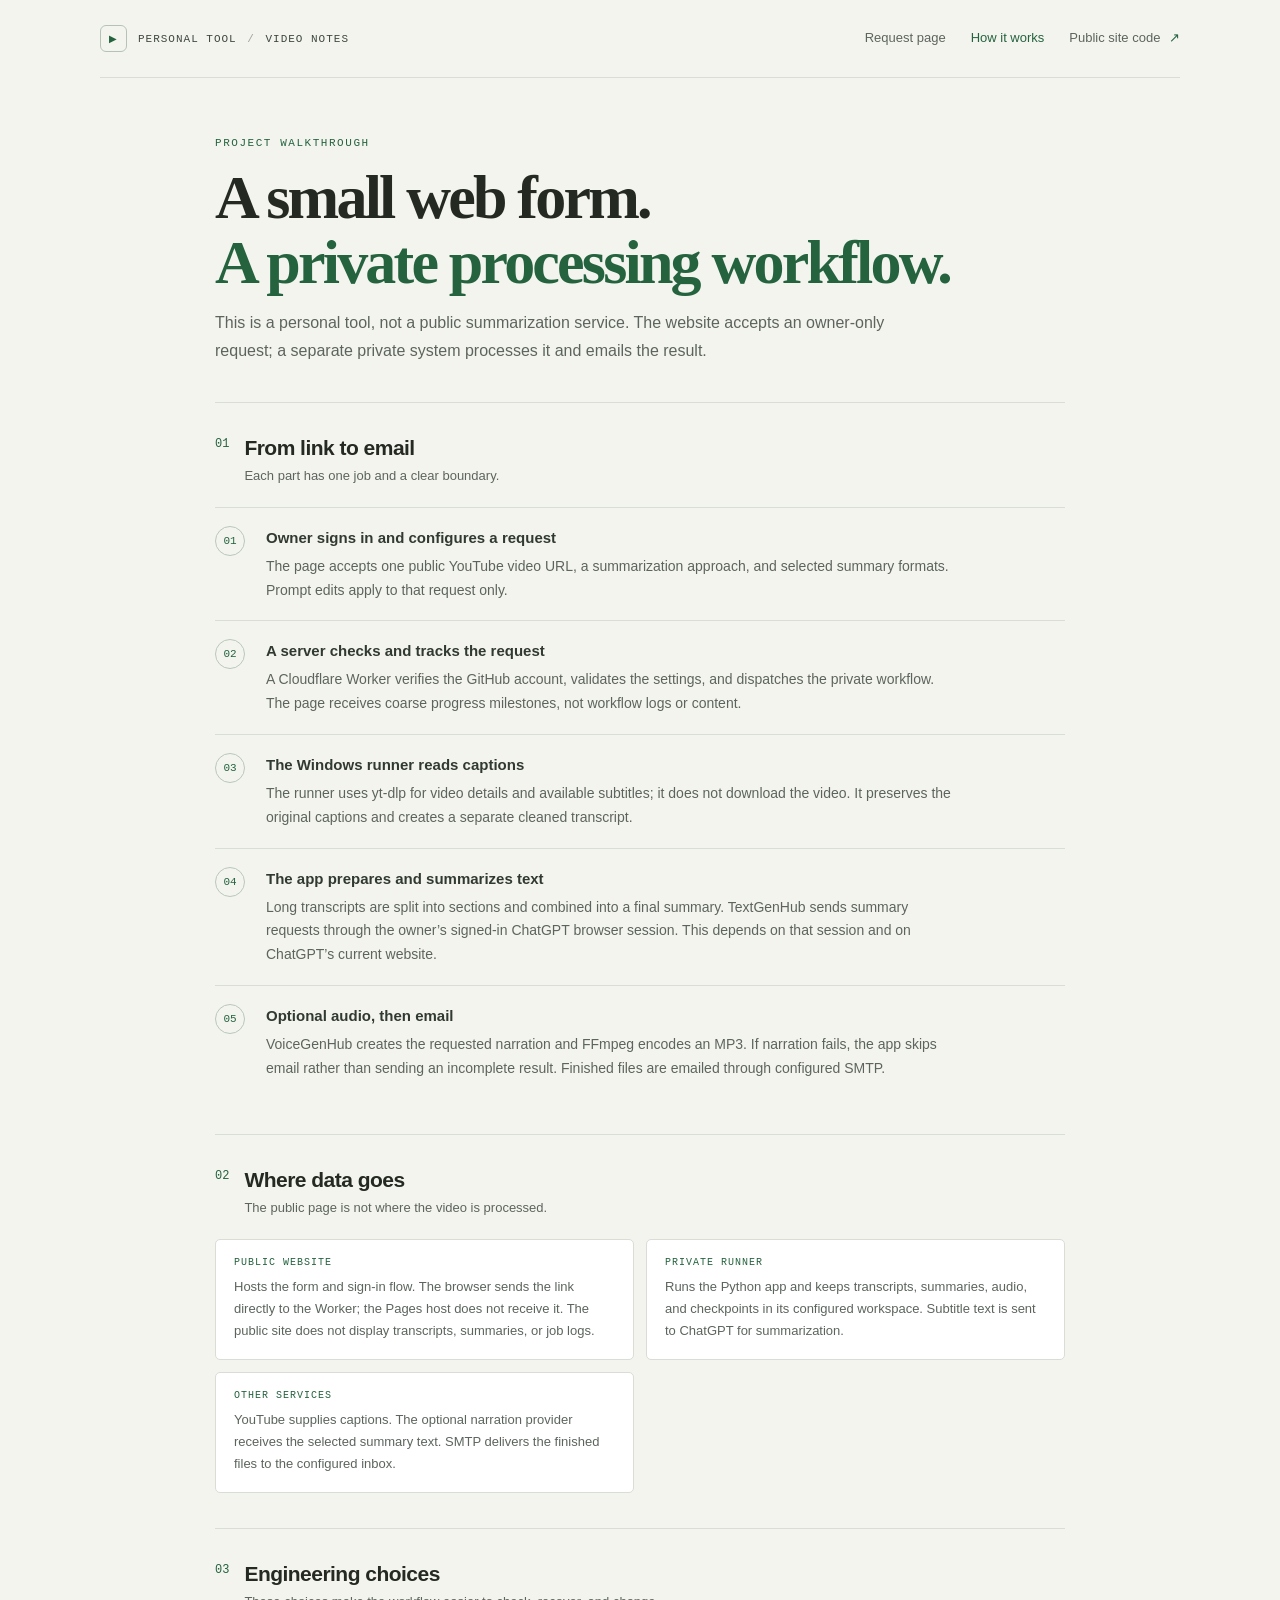
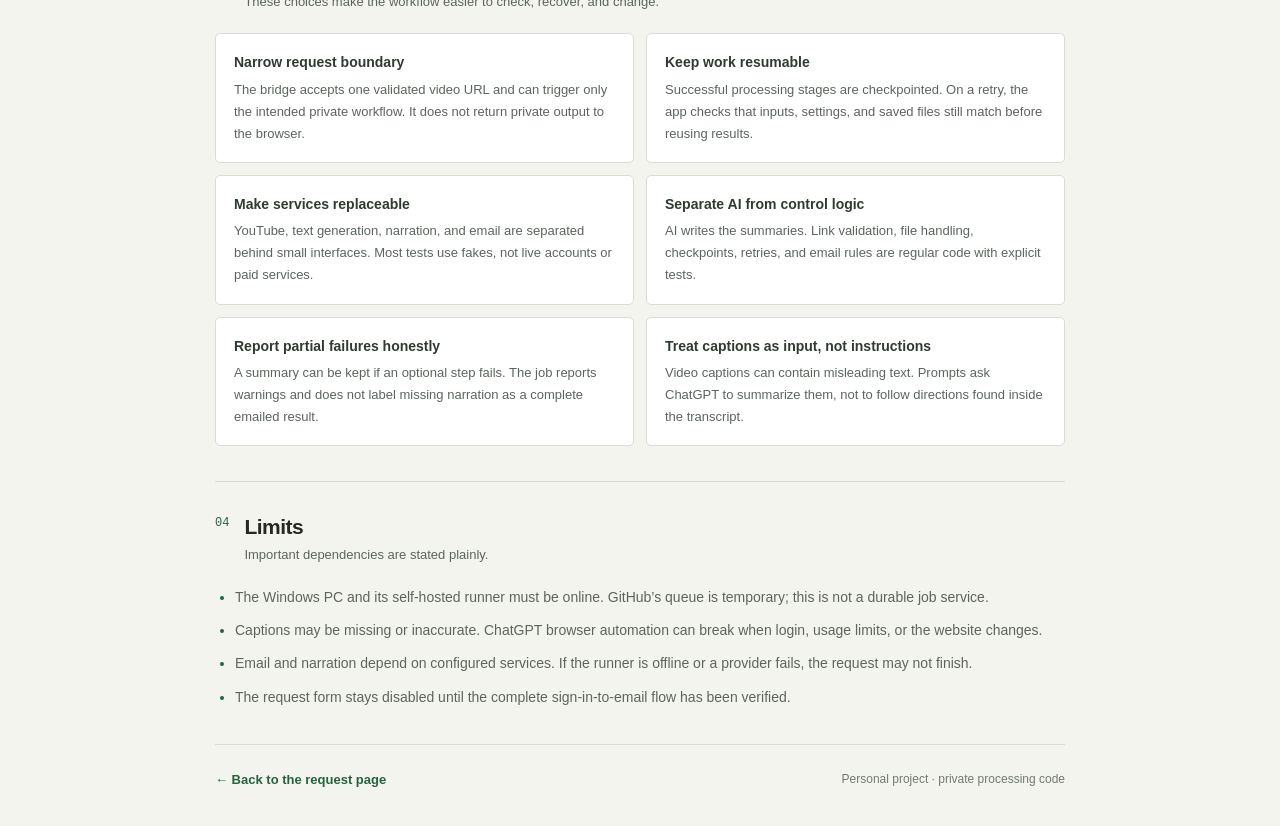
==== how-it-works.html @ 06fe2c5d "Publish authenticated progress and prompt controls" ====
<!doctype html>
<html lang="en">
  <head>
    <meta charset="utf-8">
    <meta name="viewport" content="width=device-width, initial-scale=1">
    <meta name="theme-color" content="#f5f5f1">
    <meta name="referrer" content="no-referrer">
    <meta http-equiv="Content-Security-Policy" content="default-src 'self'; script-src 'self'; style-src 'self'; connect-src 'self'; img-src 'self' data:; font-src 'self'; object-src 'none'; base-uri 'none'; form-action 'self'">
    <meta name="description" content="A plain-language walkthrough of the private YouTube summarizer, its data boundaries, and engineering choices.">
    <title>How it works · YouTube Summary Desk</title>
    <link rel="stylesheet" href="styles.css">
  </head>
  <body>
    <main class="shell walkthrough-shell">
      <header class="topbar">
        <a class="brand" href="./" aria-label="YouTube Summary Desk home">
          <span class="brand-mark" aria-hidden="true">▶</span>
          <span>PERSONAL TOOL <span class="brand-divider">/</span> VIDEO NOTES</span>
        </a>
        <nav class="topnav" aria-label="Main navigation">
          <a href="./">Request page</a>
          <a class="current" href="how-it-works.html" aria-current="page">How it works</a>
          <a class="github-link" href="https://github.com/leweex95/youtubesum-pages" target="_blank" rel="noreferrer">Public site code <span aria-hidden="true">↗</span></a>
        </nav>
      </header>

      <article class="walkthrough">
        <header class="walkthrough-intro">
          <p class="eyebrow">PROJECT WALKTHROUGH</p>
          <h1>A small web form.<br><span>A private processing workflow.</span></h1>
          <p>This is a personal tool, not a public summarization service. The website accepts an owner-only request; a separate private system processes it and emails the result.</p>
        </header>

        <section class="walk-section" aria-labelledby="flow-title">
          <div class="walk-heading"><span class="walk-index">01</span><div><h2 id="flow-title">From link to email</h2><p>Each part has one job and a clear boundary.</p></div></div>
          <ol class="flow-list">
            <li><span>01</span><div><h3>Owner signs in and configures a request</h3><p>The page accepts one public YouTube video URL, a summarization approach, and selected summary formats. Prompt edits apply to that request only.</p></div></li>
            <li><span>02</span><div><h3>A server checks and tracks the request</h3><p>A Cloudflare Worker verifies the GitHub account, validates the settings, and dispatches the private workflow. The page receives coarse progress milestones, not workflow logs or content.</p></div></li>
            <li><span>03</span><div><h3>The Windows runner reads captions</h3><p>The runner uses yt-dlp for video details and available subtitles; it does not download the video. It preserves the original captions and creates a separate cleaned transcript.</p></div></li>
            <li><span>04</span><div><h3>The app prepares and summarizes text</h3><p>Long transcripts are split into sections and combined into a final summary. TextGenHub sends summary requests through the owner’s signed-in ChatGPT browser session. This depends on that session and on ChatGPT’s current website.</p></div></li>
            <li><span>05</span><div><h3>Optional audio, then email</h3><p>VoiceGenHub creates the requested narration and FFmpeg encodes an MP3. If narration fails, the app skips email rather than sending an incomplete result. Finished files are emailed through configured SMTP.</p></div></li>
          </ol>
        </section>

        <section class="walk-section" aria-labelledby="boundaries-title">
          <div class="walk-heading"><span class="walk-index">02</span><div><h2 id="boundaries-title">Where data goes</h2><p>The public page is not where the video is processed.</p></div></div>
          <div class="boundary-grid">
            <div><span class="boundary-label">Public website</span><p>Hosts the form and sign-in flow. The browser sends the link directly to the Worker; the Pages host does not receive it. The public site does not display transcripts, summaries, or job logs.</p></div>
            <div><span class="boundary-label">Private runner</span><p>Runs the Python app and keeps transcripts, summaries, audio, and checkpoints in its configured workspace. Subtitle text is sent to ChatGPT for summarization.</p></div>
            <div><span class="boundary-label">Other services</span><p>YouTube supplies captions. The optional narration provider receives the selected summary text. SMTP delivers the finished files to the configured inbox.</p></div>
          </div>
        </section>

        <section class="walk-section" aria-labelledby="design-title">
          <div class="walk-heading"><span class="walk-index">03</span><div><h2 id="design-title">Engineering choices</h2><p>These choices make the workflow easier to check, recover, and change.</p></div></div>
          <div class="design-grid">
            <div><h3>Narrow request boundary</h3><p>The bridge accepts one validated video URL and can trigger only the intended private workflow. It does not return private output to the browser.</p></div>
            <div><h3>Keep work resumable</h3><p>Successful processing stages are checkpointed. On a retry, the app checks that inputs, settings, and saved files still match before reusing results.</p></div>
            <div><h3>Make services replaceable</h3><p>YouTube, text generation, narration, and email are separated behind small interfaces. Most tests use fakes, not live accounts or paid services.</p></div>
            <div><h3>Separate AI from control logic</h3><p>AI writes the summaries. Link validation, file handling, checkpoints, retries, and email rules are regular code with explicit tests.</p></div>
            <div><h3>Report partial failures honestly</h3><p>A summary can be kept if an optional step fails. The job reports warnings and does not label missing narration as a complete emailed result.</p></div>
            <div><h3>Treat captions as input, not instructions</h3><p>Video captions can contain misleading text. Prompts ask ChatGPT to summarize them, not to follow directions found inside the transcript.</p></div>
          </div>
        </section>

        <section class="walk-section limits" aria-labelledby="limits-title">
          <div class="walk-heading"><span class="walk-index">04</span><div><h2 id="limits-title">Limits</h2><p>Important dependencies are stated plainly.</p></div></div>
          <ul>
            <li>The Windows PC and its self-hosted runner must be online. GitHub’s queue is temporary; this is not a durable job service.</li>
            <li>Captions may be missing or inaccurate. ChatGPT browser automation can break when login, usage limits, or the website changes.</li>
            <li>Email and narration depend on configured services. If the runner is offline or a provider fails, the request may not finish.</li>
            <li>The request form stays disabled until the complete sign-in-to-email flow has been verified.</li>
          </ul>
        </section>

        <footer class="walk-footer">
          <a class="back-link" href="./">← Back to the request page</a>
          <span>Personal project · private processing code</span>
        </footer>
      </article>
    </main>
  </body>
</html>
---- styles.css ----
:root {
  color-scheme: dark;
  --bg: #101511;
  --panel: #171e19;
  --panel-soft: #1b241e;
  --line: #2a352d;
  --text: #eff3ed;
  --muted: #a2afa4;
  --faint: #718076;
  --green: #a7e4a0;
  --green-dark: #1e3322;
  --mono: 'DM Mono', 'Cascadia Code', monospace;
  --sans: 'DM Sans', 'Segoe UI', sans-serif;
  --display: 'Manrope', 'Segoe UI', sans-serif;
}

* { box-sizing: border-box; }

body {
  margin: 0;
  background:
    radial-gradient(ellipse at 50% 0%, rgba(91, 142, 86, .12), transparent 42rem),
    var(--bg);
  color: var(--text);
  font-family: var(--sans);
  -webkit-font-smoothing: antialiased;
}

a { color: inherit; text-decoration: none; }

.shell { width: min(100% - 48px, 1040px); margin: 0 auto; }
.topbar { height: 78px; display: flex; align-items: center; justify-content: space-between; border-bottom: 1px solid rgba(255,255,255,.08); }
.brand { display: inline-flex; align-items: center; gap: 11px; color: #c6d0c7; font: 500 10px var(--mono); letter-spacing: .09em; }
.brand-mark { display: grid; width: 27px; height: 27px; place-items: center; border: 1px solid #415345; border-radius: 8px; color: var(--green); font-size: 10px; }
.brand-divider { color: #57665a; padding: 0 3px; }
.github-link, footer a { color: #bac5bb; font-size: 12px; transition: color .2s; }
.github-link:hover, footer a:hover { color: var(--green); }
.github-link span, footer a span { padding-left: 5px; color: var(--green); }

.hero { padding: 91px 0 75px; text-align: center; }
.eyebrow { margin: 0; color: var(--green); font: 10px var(--mono); letter-spacing: .14em; }
.pulse { display: inline-block; width: 7px; height: 7px; margin: 0 8px 1px 0; border-radius: 50%; background: var(--green); box-shadow: 0 0 12px rgba(167,228,160,.55); }
h1 { margin: 23px 0 15px; font: 800 clamp(56px, 8vw, 82px)/.99 var(--display); letter-spacing: -.075em; }
h1 span { color: var(--green); }
.intro { max-width: 500px; margin: 0 auto; color: var(--muted); font-size: 15px; line-height: 1.75; }

.request-card { width: min(100%, 690px); margin: 40px auto 0; padding: 24px; text-align: left; background: linear-gradient(145deg, #1b241e, #161c18); border: 1px solid #354238; border-radius: 14px; box-shadow: 0 22px 70px rgba(0,0,0,.2); }
.card-heading { display: flex; justify-content: space-between; align-items: flex-start; gap: 16px; margin-bottom: 22px; }
.card-kicker { margin: 0 0 7px; color: var(--faint); font: 9px var(--mono); letter-spacing: .13em; }
.card-heading h2, .section-intro h2 { margin: 0; font: 700 20px var(--display); letter-spacing: -.035em; }
.setup-badge { margin-top: 2px; padding: 7px 9px; border: 1px solid #554b2d; border-radius: 5px; color: #d4bc7c; font: 9px var(--mono); letter-spacing: .05em; white-space: nowrap; }
.setup-badge[data-state="ready"] { border-color: #36533a; color: var(--green); }
.setup-badge[data-state="error"] { border-color: #654040; color: #f0aaaa; }
.setup-badge span { padding-right: 4px; font-size: 7px; }
label { display: block; margin: 0 0 8px; color: #c5cec6; font-size: 11px; font-weight: 600; }
.request-row { display: flex; gap: 9px; }
input { min-width: 0; flex: 1; height: 45px; padding: 0 13px; border: 1px solid #303b33; border-radius: 7px; background: #111713; color: var(--text); font: 12px var(--sans); }
input::placeholder { color: #68756b; }
input:disabled { opacity: .72; }
button { flex: 0 0 auto; height: 45px; padding: 0 15px; border: 1px solid #47614a; border-radius: 7px; background: #2a402d; color: #d0e9ce; font: 600 11px var(--sans); }
button:disabled { cursor: not-allowed; opacity: .65; }
button:not(:disabled) { cursor: pointer; }
button:not(:disabled):hover { border-color: var(--green); }
button span { padding-left: 8px; }
.auth-row { display: flex; gap: 9px; margin: 0 0 18px; }
.secondary-button { border-color: #3a463d; background: #202822; color: #bac5bb; }
.setup-note { margin: 11px 0 0; color: #89968b; font-size: 11px; }
.setup-note[data-state="error"] { color: #f0aaaa; }
.setup-note[data-state="success"] { color: var(--green); }
.setup-note a { color: var(--green); text-decoration: underline; text-underline-offset: 3px; }

.request-options { display: grid; gap: 15px; margin-top: 20px; }
.request-options > label { margin-bottom: -8px; }
.request-options select { width: 100%; min-height: 43px; padding: 0 11px; border: 1px solid #c7d0c7; border-radius: 5px; background: #fff; color: var(--text); font: 14px var(--sans); }
.option-help { margin: -11px 0 0; color: var(--muted); font-size: 11px; }
.request-options fieldset { display: flex; flex-wrap: wrap; gap: 9px 18px; margin: 0; padding: 12px; border: 1px solid var(--line); border-radius: 5px; }
.request-options legend { padding: 0 5px; color: #414b42; font-size: 12px; font-weight: 650; }
.request-options fieldset label { display: inline-flex; align-items: center; gap: 6px; margin: 0; color: var(--text); font-size: 12px; }
.request-options fieldset input[type="checkbox"] { flex: 0 0 auto; width: 15px; height: 15px; margin: 0; accent-color: var(--green); }
.request-options fieldset label span { color: var(--muted); font-size: 11px; }
.prompt-editor { border-top: 1px solid var(--line); padding-top: 14px; }
.prompt-editor h3 { margin: 0 0 5px; font-size: 14px; }
.prompt-editor h3 span { display: inline-block; margin-left: 7px; color: var(--muted); font-size: 11px; font-weight: 400; }
.prompt-editor > p { margin: 0 0 10px; color: var(--muted); font-size: 12px; }
.prompt-editor code { color: var(--green); }
.prompt-item { margin-top: 7px; border: 1px solid var(--line); border-radius: 5px; background: #fafbf8; }
.prompt-item summary { padding: 9px 11px; color: #344239; cursor: pointer; font-size: 12px; font-weight: 650; text-transform: capitalize; }
.prompt-item label { padding: 0 10px 10px; font-size: 11px; }
.prompt-item textarea { display: block; width: 100%; min-height: 160px; margin-top: 6px; padding: 10px; resize: vertical; border: 1px solid #c7d0c7; border-radius: 4px; background: #fff; color: #29322b; font: 12px/1.55 var(--mono); }
.progress-panel { margin-top: 17px; padding: 13px 15px; border: 1px solid #d0dbd0; border-radius: 6px; background: #f3f7f1; }
.progress-heading { display: flex; align-items: center; gap: 9px; }
.progress-heading h3 { margin: 0; color: #28382b; font-size: 13px; }
.spinner { width: 16px; height: 16px; flex: 0 0 auto; border: 2px solid #c8d8c9; border-top-color: var(--green); border-radius: 50%; animation: spin .8s linear infinite; }
.progress-feed { display: grid; gap: 5px; margin: 10px 0; padding-left: 20px; color: var(--muted); font-size: 12px; }
.progress-feed li[data-state="success"], .progress-feed li[data-state="complete"] { color: var(--green); }
.progress-feed li[data-state="failure"], .progress-feed li[data-state="failed"] { color: #9b3027; }
.actions-link { color: var(--green); font-size: 12px; text-decoration: underline; text-underline-offset: 3px; }
.actions-link span { padding-left: 4px; }
@keyframes spin { to { transform: rotate(360deg); } }

.trust-row { display: flex; justify-content: center; flex-wrap: wrap; gap: 27px; margin-top: 28px; color: #a9b5ab; font-size: 11px; }
.trust-row > div { display: flex; align-items: center; gap: 8px; }
.trust-icon { color: var(--green); font-size: 14px; }

.how { display: grid; grid-template-columns: .78fr 1.6fr; gap: 45px; padding: 33px 0 42px; border-top: 1px solid rgba(255,255,255,.09); }
.section-intro .eyebrow { margin-bottom: 12px; }
.section-intro h2 { font-size: 22px; }
.steps { display: grid; grid-template-columns: repeat(3, 1fr); gap: 22px; padding: 0; margin: 0; list-style: none; }
.steps li { display: flex; gap: 11px; }
.step-number { color: var(--green); font: 10px var(--mono); }
.steps h3 { margin: 0 0 7px; font-size: 12px; font-weight: 600; }
.steps p { margin: 0; color: var(--muted); font-size: 11px; line-height: 1.65; }

.privacy-note { display: flex; align-items: flex-start; gap: 13px; padding: 16px 18px; border: 1px solid #2e3b31; border-radius: 9px; background: rgba(29,43,32,.55); }
.privacy-icon { color: var(--green); font-size: 17px; line-height: 1.2; }
.privacy-note p { margin: 0; color: #a9b5ab; font-size: 11px; line-height: 1.7; }
.privacy-note strong { color: #d8e6d8; font-weight: 600; }
footer { display: flex; justify-content: space-between; gap: 15px; padding: 23px 0 30px; color: var(--faint); font-size: 10px; }
footer a { font-size: 10px; }

@media (max-width: 700px) {
  .shell { width: min(100% - 32px, 520px); }
  .topbar { height: 66px; }
  .brand { font-size: 8px; gap: 8px; }
  .github-link { font-size: 10px; }
  .hero { padding: 72px 0 54px; }
  .intro { max-width: 410px; font-size: 13px; }
  .request-card { margin-top: 31px; padding: 19px; }
  .request-row { flex-direction: column; }
  button { width: 100%; }
  .trust-row { gap: 13px 20px; font-size: 10px; }
  .how { display: block; padding: 28px 0 33px; }
  .steps { grid-template-columns: 1fr; gap: 19px; margin-top: 25px; }
  .steps p { max-width: 340px; }
}

@media (max-width: 380px) {
  .brand { letter-spacing: .03em; }
  .brand-divider { display: none; }
  .github-link { font-size: 9px; }
  .card-heading { display: block; }
  .setup-badge { display: inline-block; margin-top: 13px; }
  footer { flex-direction: column; }
}

/* A calmer, readable layout that states what the service does. */
:root {
  color-scheme: light;
  --bg: #f4f4ef;
  --panel: #fff;
  --panel-soft: #ecefe8;
  --line: #d8ddd5;
  --text: #242922;
  --muted: #5c655d;
  --faint: #717a71;
  --green: #24633e;
  --green-dark: #e7efe7;
  --mono: 'Cascadia Code', 'SFMono-Regular', Consolas, monospace;
  --sans: 'Segoe UI', Arial, sans-serif;
  --display: Georgia, 'Times New Roman', serif;
}
body { background: var(--bg); color: var(--text); font-size: 15px; line-height: 1.6; }
.shell { width: min(100% - 56px, 1100px); }
.topbar { height: 78px; border-bottom-color: var(--line); }
.brand { color: #3d473f; font-size: 11px; }
.brand-mark { border-color: #b5c3b7; border-radius: 6px; color: var(--green); }
.brand-divider { color: #9ca69d; }
.topnav { display: flex; align-items: center; gap: 25px; }
.topnav a { color: var(--muted); font-size: 13px; text-decoration: none; }
.topnav a:hover, .topnav a.current { color: var(--green); }
.github-link, footer a { color: var(--green); font-size: 13px; }
.github-link span, footer a span { color: var(--green); }
.hero { padding: 68px 0 54px; text-align: left; }
.hero-grid { display: grid; grid-template-columns: minmax(0, .9fr) minmax(400px, 1.1fr); gap: clamp(34px, 6vw, 78px); align-items: center; }
.hero-copy { max-width: 500px; }
.eyebrow { color: var(--green); font-size: 11px; line-height: 1.5; }
.pulse { width: 7px; height: 7px; background: var(--green); box-shadow: none; }
h1 { margin: 22px 0 17px; font-size: clamp(45px, 5.6vw, 66px); line-height: 1.02; letter-spacing: -.045em; }
h1 span { color: var(--green); }
.intro { max-width: 460px; margin: 0; color: var(--muted); font-size: 16px; line-height: 1.75; }
.text-link, .back-link { display: inline-flex; align-items: center; gap: 8px; color: var(--green); font-size: 13px; font-weight: 650; text-decoration: none; }
.text-link:hover, .back-link:hover { text-decoration: underline; text-underline-offset: 4px; }
.hero-link { margin-top: 19px; }
.request-card { width: 100%; margin: 0; padding: 25px; background: var(--panel); border: 1px solid var(--line); border-radius: 8px; box-shadow: 0 10px 32px rgb(30 50 32 / 6%); }
.card-kicker { color: var(--faint); font-size: 10px; }
.card-heading { align-items: center; margin-bottom: 20px; }
.card-heading h2, .section-intro h2 { color: var(--text); font-size: 22px; }
.setup-badge { border-color: #d9c99a; border-radius: 4px; color: #6b571b; font-size: 10px; }
.setup-badge[data-state="ready"] { border-color: #b9d2bd; color: var(--green); }
.setup-badge[data-state="error"] { border-color: #ddb9b5; color: #9b3027; }
label { color: #414b42; font-size: 13px; }
.request-row { gap: 10px; }
input { height: 48px; border-color: #c7d0c7; border-radius: 5px; background: #fff; color: var(--text); font-size: 14px; }
input::placeholder { color: #7b857c; }
input:focus-visible, button:focus-visible, a:focus-visible { outline: 3px solid rgb(36 99 62 / 28%); outline-offset: 3px; }
button { min-height: 48px; height: auto; border-color: var(--green); border-radius: 5px; background: var(--green); color: #fff; font-size: 13px; }
button:disabled { border-color: #c6cec6; background: #e5e9e4; color: #616a62; opacity: 1; }
button:not(:disabled):hover { border-color: #174b2d; background: #174b2d; }
.secondary-button { border-color: #c7d0c7; background: #f4f6f2; color: #3e4a40; }
.setup-note { color: var(--muted); font-size: 13px; line-height: 1.55; }
.setup-note[data-state="error"] { color: #9b3027; }
.setup-note[data-state="success"] { color: var(--green); }
.trust-row { justify-content: flex-start; gap: 26px; margin-top: 28px; color: #4e594f; font-size: 12px; }
.trust-icon { color: var(--green); font-size: 15px; }
.how { grid-template-columns: .8fr 1.6fr; gap: 42px; padding: 34px 0 20px; border-top-color: var(--line); }
.section-intro .eyebrow { margin-bottom: 9px; }
.section-intro h2 { font-size: 25px; line-height: 1.2; }
.steps { gap: 20px; }
.steps li { gap: 12px; }
.step-number { color: var(--green); font-size: 11px; }
.steps h3 { color: #313a32; font-size: 14px; }
.steps p { color: var(--muted); font-size: 13px; line-height: 1.65; }
.how > .text-link { grid-column: 2; justify-self: start; margin-top: 20px; }
.privacy-note { margin-top: 20px; padding: 17px 19px; border-color: #d0dbd0; border-radius: 6px; background: #e9efe8; }
.privacy-icon { color: var(--green); }
.privacy-note p { color: #48554a; font-size: 13px; line-height: 1.7; }
.privacy-note strong { color: #28382b; }
footer { padding: 22px 0 28px; color: var(--faint); font-size: 12px; }
footer a { font-size: 12px; }

/* Walkthrough page */
.walkthrough-shell { width: min(100% - 56px, 1080px); }
.walkthrough { max-width: 850px; margin: 0 auto; }
.walkthrough-intro { padding: 57px 0 37px; border-bottom: 1px solid var(--line); }
.walkthrough-intro h1 { max-width: 760px; margin: 13px 0 14px; font-size: clamp(42px, 6vw, 62px); line-height: 1.05; }
.walkthrough-intro h1 span { color: var(--green); }
.walkthrough-intro > p:last-child { max-width: 680px; margin: 0; color: var(--muted); font-size: 16px; line-height: 1.75; }
.walk-section { padding: 32px 0 35px; border-bottom: 1px solid var(--line); }
.walk-heading { display: flex; gap: 15px; margin-bottom: 20px; }
.walk-index { padding-top: 2px; color: var(--green); font: 12px var(--mono); }
.walk-heading h2 { margin: 0; font-size: 21px; line-height: 1.25; letter-spacing: -.025em; }
.walk-heading p { margin: 5px 0 0; color: var(--muted); font-size: 13px; }
.flow-list { display: grid; margin: 0; padding: 0; list-style: none; }
.flow-list li { display: grid; grid-template-columns: 37px minmax(0, 1fr); gap: 14px; padding: 18px 0; border-top: 1px solid var(--line); }
.flow-list li > span { display: grid; width: 30px; height: 30px; place-items: center; border: 1px solid #b8c8ba; border-radius: 50%; color: var(--green); font: 11px var(--mono); }
.flow-list h3, .design-grid h3 { margin: 0 0 5px; color: #303a31; font-size: 15px; font-weight: 650; }
.flow-list p, .boundary-grid p, .design-grid p { max-width: 690px; margin: 0; color: var(--muted); font-size: 14px; line-height: 1.7; }
.boundary-grid, .design-grid { display: grid; grid-template-columns: repeat(2, minmax(0, 1fr)); gap: 12px; }
.boundary-grid > div, .design-grid > div { padding: 17px 18px; border: 1px solid var(--line); border-radius: 5px; background: var(--panel); }
.boundary-label { display: block; margin-bottom: 8px; color: var(--green); font: 10px var(--mono); letter-spacing: .1em; text-transform: uppercase; }
.boundary-grid p, .design-grid p { font-size: 13px; }
.design-grid h3 { font-size: 14px; }
.limits ul { display: grid; gap: 10px; margin: 0; padding-left: 20px; color: var(--muted); font-size: 14px; line-height: 1.65; }
.limits li::marker { color: var(--green); }
.walk-footer { display: flex; justify-content: space-between; gap: 20px; padding: 25px 0 36px; color: var(--faint); font-size: 12px; }
.walk-footer > span { text-align: right; }

@media (max-width: 760px) {
  .shell, .walkthrough-shell { width: min(100% - 36px, 600px); }
  .hero { padding: 48px 0 35px; }
  .hero-grid { grid-template-columns: 1fr; gap: 28px; }
  .hero-copy { max-width: 580px; }
  .request-card { max-width: 620px; }
  .how { display: block; padding-top: 27px; }
  .steps { grid-template-columns: 1fr; gap: 18px; margin-top: 22px; }
  .steps p { max-width: 540px; }
  .how > .text-link { margin-top: 20px; }
  .walkthrough-intro { padding-top: 39px; }
}
@media (max-width: 520px) {
  .shell, .walkthrough-shell { width: min(100% - 30px, 480px); }
  .topbar { min-height: 70px; height: auto; gap: 10px; flex-wrap: wrap; padding: 12px 0; }
  .brand { font-size: 9px; }
  .topnav { order: 2; width: 100%; gap: 15px; flex-wrap: wrap; }
  .topnav a { font-size: 11px; }
  .topnav .github-link { display: inline; }
  .hero { padding-top: 38px; }
  h1 { font-size: clamp(42px, 11vw, 54px); }
  .intro { font-size: 15px; }
  .request-card { padding: 18px; }
  .card-heading { display: block; }
  .setup-badge { display: inline-block; margin-top: 12px; }
  .request-row { flex-direction: column; }
  .request-row input, .request-row button, .auth-row button { width: 100%; }
  .auth-row { flex-wrap: wrap; }
  .trust-row { align-items: flex-start; flex-direction: column; gap: 10px; }
  .section-intro h2 { font-size: 22px; }
  .privacy-note { padding: 14px; }
  .walkthrough-intro { padding-top: 34px; }
  .walkthrough-intro h1 { font-size: clamp(38px, 10vw, 48px); }
  .walkthrough-intro > p:last-child { font-size: 15px; }
  .walk-section { padding: 26px 0 29px; }
  .boundary-grid, .design-grid { grid-template-columns: 1fr; }
  .flow-list li { grid-template-columns: 30px minmax(0, 1fr); gap: 10px; }
  .flow-list p, .limits ul { font-size: 13px; }
  .walk-footer { flex-direction: column; }
  .walk-footer > span { text-align: left; }
}
@media (prefers-reduced-motion: reduce) {
  *, *::before, *::after { scroll-behavior: auto !important; animation-duration: .01ms !important; animation-iteration-count: 1 !important; transition-duration: .01ms !important; }
}
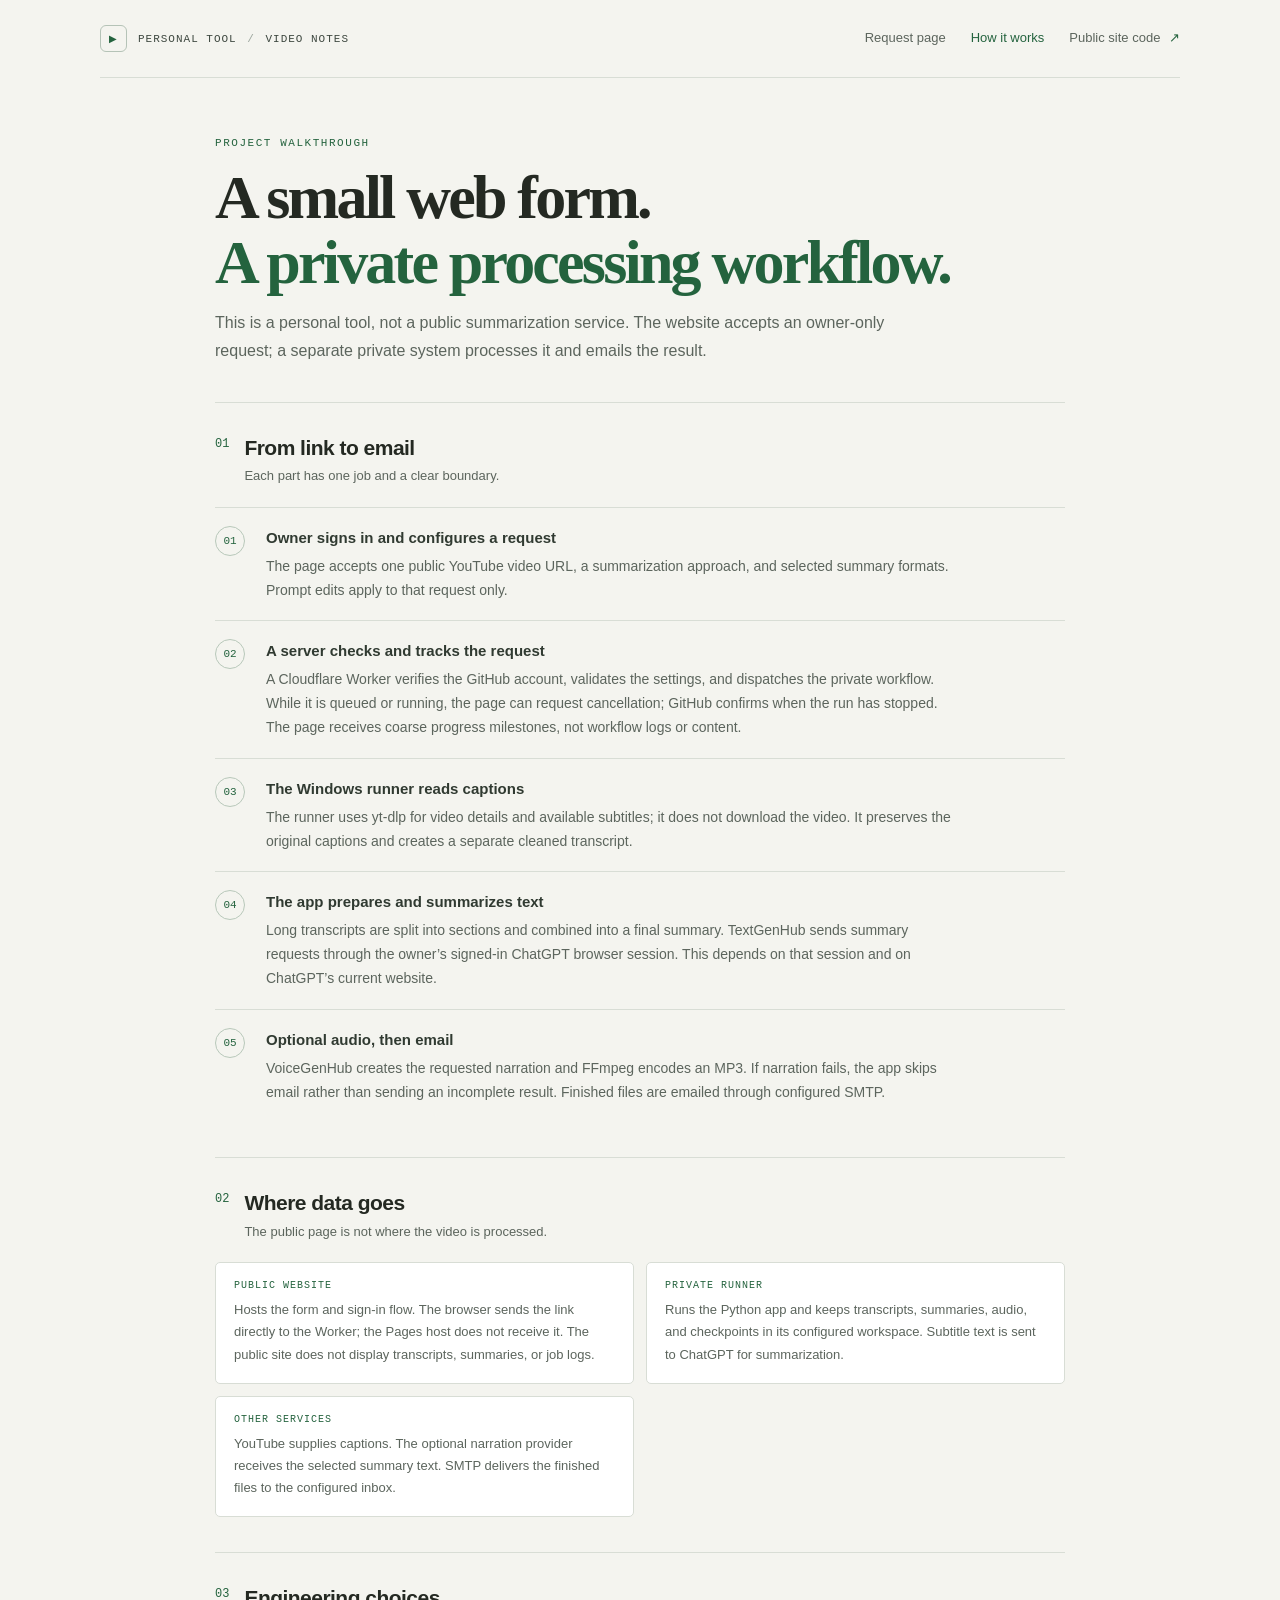
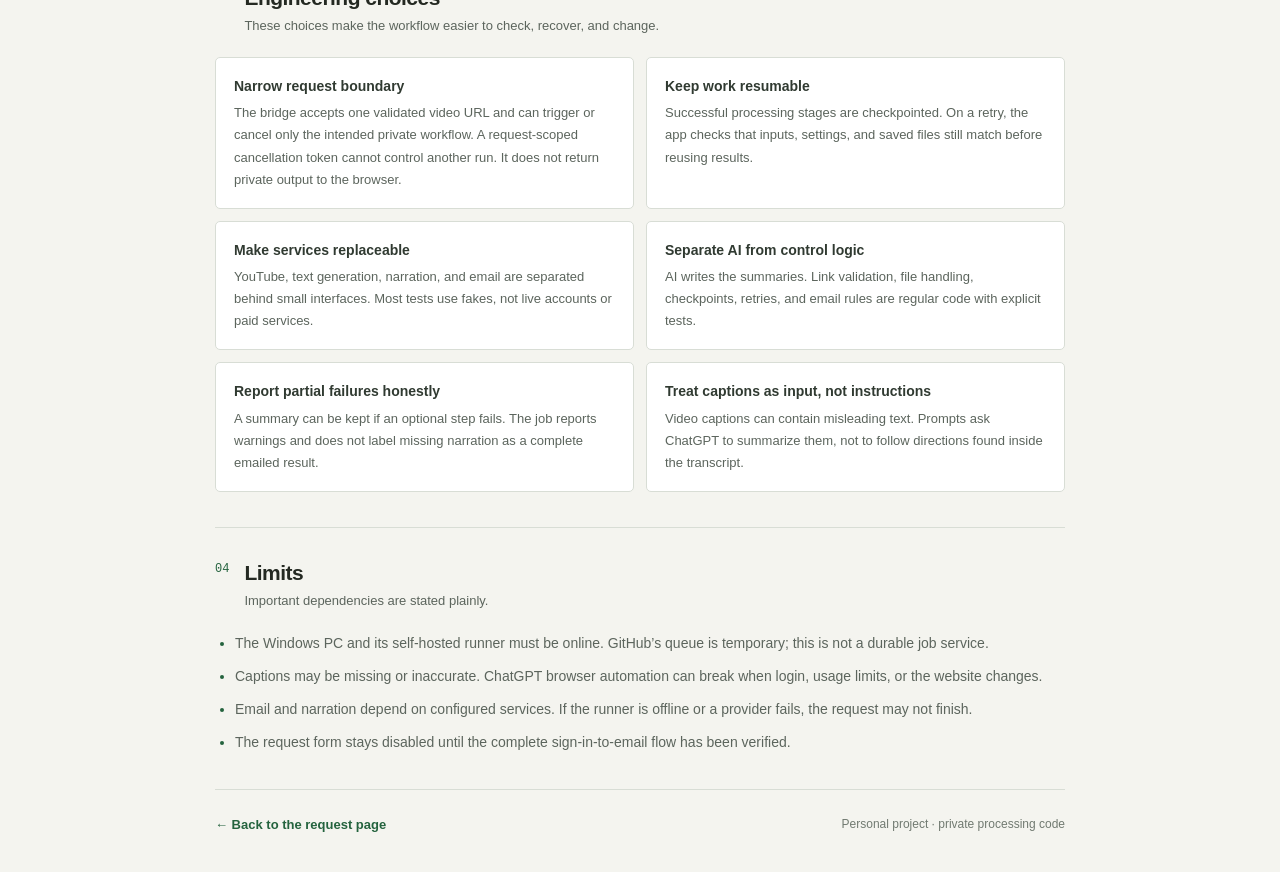
==== commit 5170362f: "Add summary workflow cancellation" ====
--- a/how-it-works.html
+++ b/how-it-works.html
@@ -35,7 +35,7 @@
           <div class="walk-heading"><span class="walk-index">01</span><div><h2 id="flow-title">From link to email</h2><p>Each part has one job and a clear boundary.</p></div></div>
           <ol class="flow-list">
             <li><span>01</span><div><h3>Owner signs in and configures a request</h3><p>The page accepts one public YouTube video URL, a summarization approach, and selected summary formats. Prompt edits apply to that request only.</p></div></li>
-            <li><span>02</span><div><h3>A server checks and tracks the request</h3><p>A Cloudflare Worker verifies the GitHub account, validates the settings, and dispatches the private workflow. The page receives coarse progress milestones, not workflow logs or content.</p></div></li>
+            <li><span>02</span><div><h3>A server checks and tracks the request</h3><p>A Cloudflare Worker verifies the GitHub account, validates the settings, and dispatches the private workflow. While it is queued or running, the page can request cancellation; GitHub confirms when the run has stopped. The page receives coarse progress milestones, not workflow logs or content.</p></div></li>
             <li><span>03</span><div><h3>The Windows runner reads captions</h3><p>The runner uses yt-dlp for video details and available subtitles; it does not download the video. It preserves the original captions and creates a separate cleaned transcript.</p></div></li>
             <li><span>04</span><div><h3>The app prepares and summarizes text</h3><p>Long transcripts are split into sections and combined into a final summary. TextGenHub sends summary requests through the owner’s signed-in ChatGPT browser session. This depends on that session and on ChatGPT’s current website.</p></div></li>
             <li><span>05</span><div><h3>Optional audio, then email</h3><p>VoiceGenHub creates the requested narration and FFmpeg encodes an MP3. If narration fails, the app skips email rather than sending an incomplete result. Finished files are emailed through configured SMTP.</p></div></li>
@@ -54,7 +54,7 @@
         <section class="walk-section" aria-labelledby="design-title">
           <div class="walk-heading"><span class="walk-index">03</span><div><h2 id="design-title">Engineering choices</h2><p>These choices make the workflow easier to check, recover, and change.</p></div></div>
           <div class="design-grid">
-            <div><h3>Narrow request boundary</h3><p>The bridge accepts one validated video URL and can trigger only the intended private workflow. It does not return private output to the browser.</p></div>
+            <div><h3>Narrow request boundary</h3><p>The bridge accepts one validated video URL and can trigger or cancel only the intended private workflow. A request-scoped cancellation token cannot control another run. It does not return private output to the browser.</p></div>
             <div><h3>Keep work resumable</h3><p>Successful processing stages are checkpointed. On a retry, the app checks that inputs, settings, and saved files still match before reusing results.</p></div>
             <div><h3>Make services replaceable</h3><p>YouTube, text generation, narration, and email are separated behind small interfaces. Most tests use fakes, not live accounts or paid services.</p></div>
             <div><h3>Separate AI from control logic</h3><p>AI writes the summaries. Link validation, file handling, checkpoints, retries, and email rules are regular code with explicit tests.</p></div>
--- a/styles.css
+++ b/styles.css
@@ -90,6 +90,9 @@
 .progress-panel { margin-top: 17px; padding: 13px 15px; border: 1px solid #d0dbd0; border-radius: 6px; background: #f3f7f1; }
 .progress-heading { display: flex; align-items: center; gap: 9px; }
 .progress-heading h3 { margin: 0; color: #28382b; font-size: 13px; }
+.cancel-button { min-height: 34px; height: auto; margin-left: auto; padding: 6px 10px; border-color: #d5b7b3; background: #fff8f6; color: #8b3028; font-size: 11px; }
+.cancel-button:not(:disabled):hover { border-color: #9b3027; background: #f9e9e6; }
+.cancel-button:disabled { border-color: #d5c9c7; background: #f0eceb; color: #776d6b; }
 .spinner { width: 16px; height: 16px; flex: 0 0 auto; border: 2px solid #c8d8c9; border-top-color: var(--green); border-radius: 50%; animation: spin .8s linear infinite; }
 .progress-feed { display: grid; gap: 5px; margin: 10px 0; padding-left: 20px; color: var(--muted); font-size: 12px; }
 .progress-feed li[data-state="success"], .progress-feed li[data-state="complete"] { color: var(--green); }
@@ -128,6 +131,8 @@
   .request-card { margin-top: 31px; padding: 19px; }
   .request-row { flex-direction: column; }
   button { width: 100%; }
+  .progress-heading { flex-wrap: wrap; }
+  .cancel-button { width: auto; margin-left: auto; }
   .trust-row { gap: 13px 20px; font-size: 10px; }
   .how { display: block; padding: 28px 0 33px; }
   .steps { grid-template-columns: 1fr; gap: 19px; margin-top: 25px; }
@@ -194,6 +199,8 @@
 input::placeholder { color: #7b857c; }
 input:focus-visible, button:focus-visible, a:focus-visible { outline: 3px solid rgb(36 99 62 / 28%); outline-offset: 3px; }
 button { min-height: 48px; height: auto; border-color: var(--green); border-radius: 5px; background: var(--green); color: #fff; font-size: 13px; }
+.cancel-button.secondary-button { min-height: 36px; border-color: #d5b7b3; background: #fff8f6; color: #8b3028; font-size: 11px; }
+.cancel-button.secondary-button:disabled { border-color: #d5c9c7; background: #f0eceb; color: #776d6b; }
 button:disabled { border-color: #c6cec6; background: #e5e9e4; color: #616a62; opacity: 1; }
 button:not(:disabled):hover { border-color: #174b2d; background: #174b2d; }
 .secondary-button { border-color: #c7d0c7; background: #f4f6f2; color: #3e4a40; }
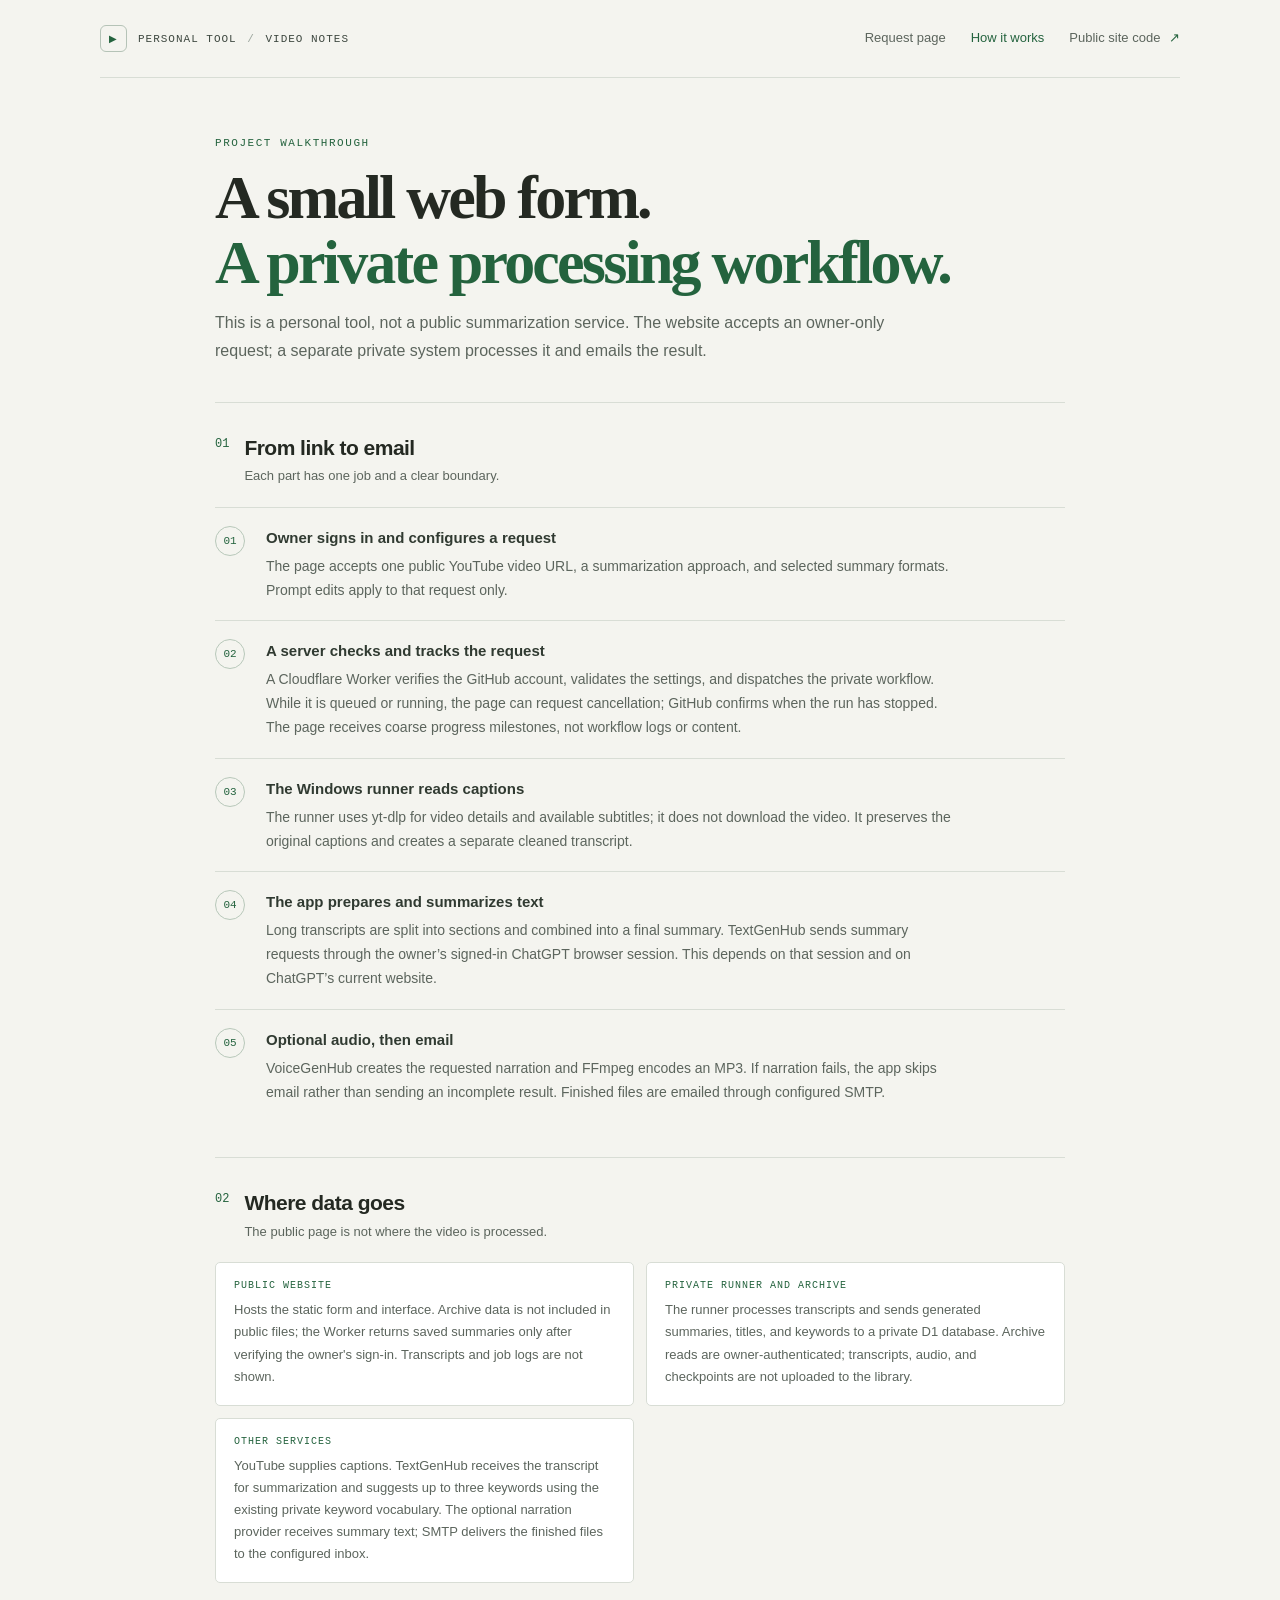
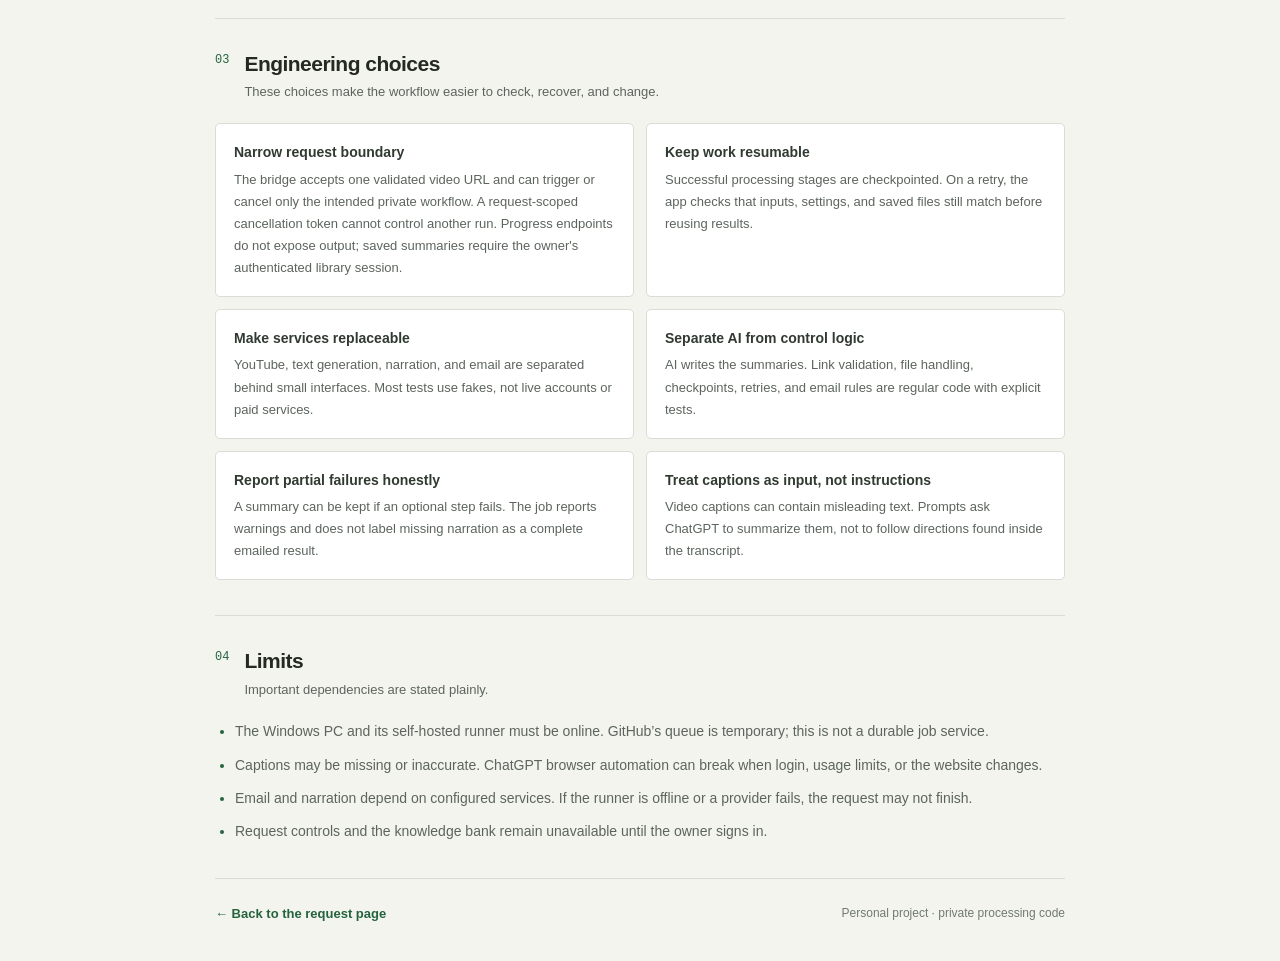
==== commit 71242f28: "Add private knowledge bank and keyword tagging" ====
--- a/how-it-works.html
+++ b/how-it-works.html
@@ -45,16 +45,16 @@
         <section class="walk-section" aria-labelledby="boundaries-title">
           <div class="walk-heading"><span class="walk-index">02</span><div><h2 id="boundaries-title">Where data goes</h2><p>The public page is not where the video is processed.</p></div></div>
           <div class="boundary-grid">
-            <div><span class="boundary-label">Public website</span><p>Hosts the form and sign-in flow. The browser sends the link directly to the Worker; the Pages host does not receive it. The public site does not display transcripts, summaries, or job logs.</p></div>
-            <div><span class="boundary-label">Private runner</span><p>Runs the Python app and keeps transcripts, summaries, audio, and checkpoints in its configured workspace. Subtitle text is sent to ChatGPT for summarization.</p></div>
-            <div><span class="boundary-label">Other services</span><p>YouTube supplies captions. The optional narration provider receives the selected summary text. SMTP delivers the finished files to the configured inbox.</p></div>
+            <div><span class="boundary-label">Public website</span><p>Hosts the static form and interface. Archive data is not included in public files; the Worker returns saved summaries only after verifying the owner's sign-in. Transcripts and job logs are not shown.</p></div>
+            <div><span class="boundary-label">Private runner and archive</span><p>The runner processes transcripts and sends generated summaries, titles, and keywords to a private D1 database. Archive reads are owner-authenticated; transcripts, audio, and checkpoints are not uploaded to the library.</p></div>
+            <div><span class="boundary-label">Other services</span><p>YouTube supplies captions. TextGenHub receives the transcript for summarization and suggests up to three keywords using the existing private keyword vocabulary. The optional narration provider receives summary text; SMTP delivers the finished files to the configured inbox.</p></div>
           </div>
         </section>
 
         <section class="walk-section" aria-labelledby="design-title">
           <div class="walk-heading"><span class="walk-index">03</span><div><h2 id="design-title">Engineering choices</h2><p>These choices make the workflow easier to check, recover, and change.</p></div></div>
           <div class="design-grid">
-            <div><h3>Narrow request boundary</h3><p>The bridge accepts one validated video URL and can trigger or cancel only the intended private workflow. A request-scoped cancellation token cannot control another run. It does not return private output to the browser.</p></div>
+            <div><h3>Narrow request boundary</h3><p>The bridge accepts one validated video URL and can trigger or cancel only the intended private workflow. A request-scoped cancellation token cannot control another run. Progress endpoints do not expose output; saved summaries require the owner's authenticated library session.</p></div>
             <div><h3>Keep work resumable</h3><p>Successful processing stages are checkpointed. On a retry, the app checks that inputs, settings, and saved files still match before reusing results.</p></div>
             <div><h3>Make services replaceable</h3><p>YouTube, text generation, narration, and email are separated behind small interfaces. Most tests use fakes, not live accounts or paid services.</p></div>
             <div><h3>Separate AI from control logic</h3><p>AI writes the summaries. Link validation, file handling, checkpoints, retries, and email rules are regular code with explicit tests.</p></div>
@@ -69,7 +69,7 @@
             <li>The Windows PC and its self-hosted runner must be online. GitHub’s queue is temporary; this is not a durable job service.</li>
             <li>Captions may be missing or inaccurate. ChatGPT browser automation can break when login, usage limits, or the website changes.</li>
             <li>Email and narration depend on configured services. If the runner is offline or a provider fails, the request may not finish.</li>
-            <li>The request form stays disabled until the complete sign-in-to-email flow has been verified.</li>
+            <li>Request controls and the knowledge bank remain unavailable until the owner signs in.</li>
           </ul>
         </section>
 
--- a/styles.css
+++ b/styles.css
@@ -72,6 +72,7 @@
 .request-options { display: grid; gap: 15px; margin-top: 20px; }
 .request-options > label { margin-bottom: -8px; }
 .request-options select { width: 100%; min-height: 43px; padding: 0 11px; border: 1px solid #c7d0c7; border-radius: 5px; background: #fff; color: var(--text); font: 14px var(--sans); }
+.request-options > input { width: 100%; height: 43px; flex: initial; border-color: #c7d0c7; border-radius: 5px; background: #fff; color: var(--text); font: 14px var(--sans); }
 .option-help { margin: -11px 0 0; color: var(--muted); font-size: 11px; }
 .request-options fieldset { display: flex; flex-wrap: wrap; gap: 9px 18px; margin: 0; padding: 12px; border: 1px solid var(--line); border-radius: 5px; }
 .request-options legend { padding: 0 5px; color: #414b42; font-size: 12px; font-weight: 650; }
@@ -224,6 +225,37 @@
 .privacy-note strong { color: #28382b; }
 footer { padding: 22px 0 28px; color: var(--faint); font-size: 12px; }
 footer a { font-size: 12px; }
+.view-tabs { display: flex; gap: 8px; margin: 22px 0 0; border-bottom: 1px solid var(--line); }
+.view-tabs .view-tab { min-height: 39px; padding: 7px 14px; border: 1px solid transparent; border-radius: 5px 5px 0 0; background: transparent; color: var(--muted); font-size: 12px; }
+.view-tabs .view-tab.active { border-color: var(--line); border-bottom-color: var(--bg); background: var(--bg); color: var(--green); }
+.view-tabs .view-tab:disabled { color: var(--faint); }
+.library-view { min-height: 65vh; padding: 35px 0 52px; }
+.library-heading, .library-detail-heading { display: flex; align-items: flex-start; justify-content: space-between; gap: 20px; }
+.library-heading h1 { margin: 4px 0 10px; font-size: clamp(36px, 4.8vw, 54px); }
+.library-heading .intro { max-width: 650px; }
+.library-controls { display: grid; gap: 9px; max-width: 760px; margin: 23px 0 12px; }
+.library-controls h2 { margin: 5px 0 8px; font-size: 14px; }
+.library-controls > input { width: 100%; }
+.keyword-filters { display: flex; flex-wrap: wrap; gap: 7px; }
+.keyword-filter { min-height: 30px; height: auto; padding: 4px 10px; border: 1px solid #c7d0c7; border-radius: 20px; background: #fff; color: #405044; font-size: 11px; }
+.keyword-filter[aria-pressed="true"] { border-color: var(--green); background: var(--green); color: #fff; }
+.library-count { margin: 16px 0 9px; color: var(--muted); font-size: 12px; }
+.library-list { display: grid; gap: 9px; }
+.library-item { padding: 15px 17px; border: 1px solid var(--line); border-radius: 6px; background: var(--panel); }
+.library-item-heading { display: flex; justify-content: space-between; gap: 14px; align-items: baseline; }
+.library-item h2 { margin: 0; font-size: 16px; line-height: 1.4; }
+.library-item-date { flex: 0 0 auto; color: var(--faint); font-size: 11px; }
+.library-item .keyword-filters { margin-top: 9px; }
+.library-item .keyword-filter { min-height: 25px; padding: 2px 8px; font-size: 10px; }
+.open-summary { min-height: 32px; margin-top: 10px; padding: 4px 10px; font-size: 11px; }
+.load-more { display: block; margin: 18px auto; }
+.library-detail { margin-top: 26px; padding: 20px; border: 1px solid var(--line); border-radius: 7px; background: var(--panel); }
+.library-detail-heading { align-items: baseline; margin-bottom: 12px; }
+.library-detail-heading h2 { margin: 0; font-size: 21px; }
+.library-detail > .keyword-filters { margin-bottom: 15px; }
+.library-detail select { width: 100%; min-height: 42px; margin: 5px 0 14px; padding: 0 10px; border: 1px solid #c7d0c7; border-radius: 5px; background: #fff; color: var(--text); font: 14px var(--sans); }
+.summary-content { overflow-wrap: anywhere; white-space: pre-wrap; color: #303a31; font: 13px/1.75 var(--sans); }
+.library-empty { padding: 22px; border: 1px dashed #c7d0c7; border-radius: 6px; color: var(--muted); text-align: center; }
 
 /* Walkthrough page */
 .walkthrough-shell { width: min(100% - 56px, 1080px); }
@@ -272,6 +304,10 @@
   .topnav a { font-size: 11px; }
   .topnav .github-link { display: inline; }
   .hero { padding-top: 38px; }
+  .view-tabs { margin-top: 14px; }
+  .view-tabs .view-tab { flex: 1; padding-inline: 7px; font-size: 11px; }
+  .library-heading, .library-item-heading, .library-detail-heading { align-items: flex-start; flex-direction: column; gap: 7px; }
+  .library-detail { padding: 15px; }
   h1 { font-size: clamp(42px, 11vw, 54px); }
   .intro { font-size: 15px; }
   .request-card { padding: 18px; }
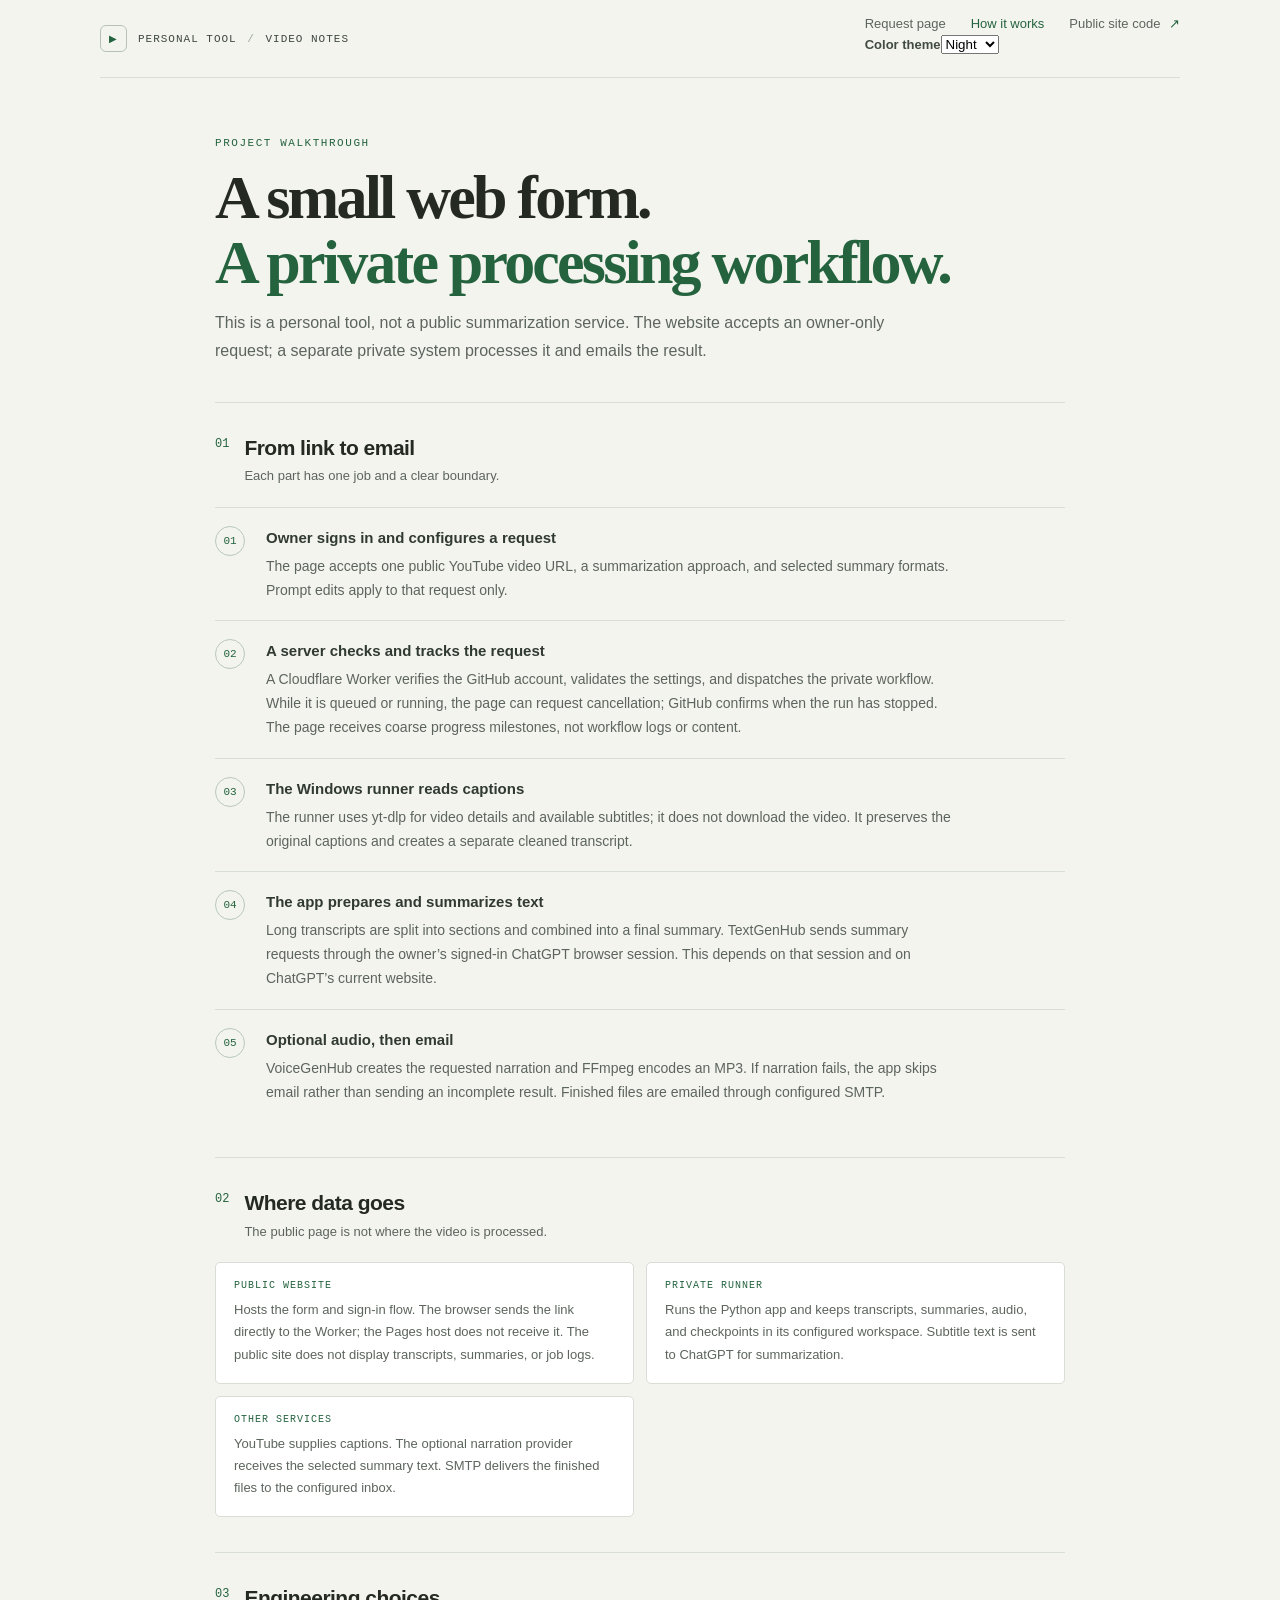
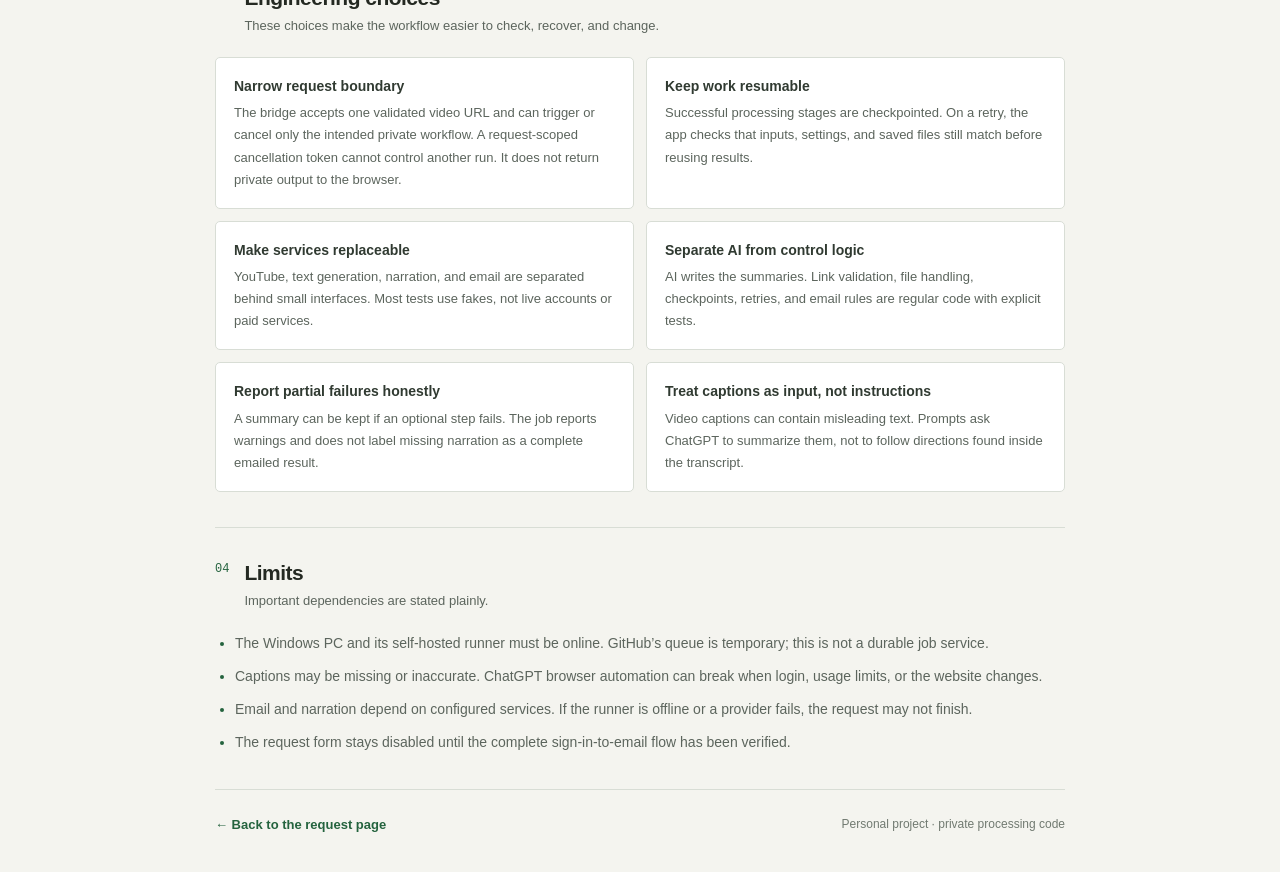
==== commit 0989db8b: "Sync public site from youtubesum@4fa90d4" ====
--- a/how-it-works.html
+++ b/how-it-works.html
@@ -1,14 +1,16 @@
 <!doctype html>
-<html lang="en">
+<html lang="en" data-theme="night">
   <head>
     <meta charset="utf-8">
     <meta name="viewport" content="width=device-width, initial-scale=1">
-    <meta name="theme-color" content="#f5f5f1">
+    <meta name="theme-color" content="#111519">
     <meta name="referrer" content="no-referrer">
     <meta http-equiv="Content-Security-Policy" content="default-src 'self'; script-src 'self'; style-src 'self'; connect-src 'self'; img-src 'self' data:; font-src 'self'; object-src 'none'; base-uri 'none'; form-action 'self'">
     <meta name="description" content="A plain-language walkthrough of the private YouTube summarizer, its data boundaries, and engineering choices.">
     <title>How it works · YouTube Summary Desk</title>
     <link rel="stylesheet" href="styles.css">
+    <link rel="stylesheet" href="theme.css">
+    <script src="theme.js" defer></script>
   </head>
   <body>
     <main class="shell walkthrough-shell">
@@ -17,11 +19,14 @@
           <span class="brand-mark" aria-hidden="true">▶</span>
           <span>PERSONAL TOOL <span class="brand-divider">/</span> VIDEO NOTES</span>
         </a>
-        <nav class="topnav" aria-label="Main navigation">
-          <a href="./">Request page</a>
-          <a class="current" href="how-it-works.html" aria-current="page">How it works</a>
-          <a class="github-link" href="https://github.com/leweex95/youtubesum-pages" target="_blank" rel="noreferrer">Public site code <span aria-hidden="true">↗</span></a>
-        </nav>
+        <div class="topbar-tools">
+          <nav class="topnav" aria-label="Main navigation">
+            <a href="./">Request page</a>
+            <a class="current" href="how-it-works.html" aria-current="page">How it works</a>
+            <a class="github-link" href="https://github.com/leweex95/youtubesum-pages" target="_blank" rel="noreferrer">Public site code <span aria-hidden="true">↗</span></a>
+          </nav>
+          <label class="theme-picker"><span class="sr-only">Color theme</span><select id="theme-select" aria-label="Color theme"><option value="night">Night</option><option value="sage">Sage</option><option value="paper">Paper</option></select></label>
+        </div>
       </header>
 
       <article class="walkthrough">
@@ -45,16 +50,16 @@
         <section class="walk-section" aria-labelledby="boundaries-title">
           <div class="walk-heading"><span class="walk-index">02</span><div><h2 id="boundaries-title">Where data goes</h2><p>The public page is not where the video is processed.</p></div></div>
           <div class="boundary-grid">
-            <div><span class="boundary-label">Public website</span><p>Hosts the static form and interface. Archive data is not included in public files; the Worker returns saved summaries only after verifying the owner's sign-in. Transcripts and job logs are not shown.</p></div>
-            <div><span class="boundary-label">Private runner and archive</span><p>The runner processes transcripts and sends generated summaries, titles, and keywords to a private D1 database. Archive reads are owner-authenticated; transcripts, audio, and checkpoints are not uploaded to the library.</p></div>
-            <div><span class="boundary-label">Other services</span><p>YouTube supplies captions. TextGenHub receives the transcript for summarization and suggests up to three keywords using the existing private keyword vocabulary. The optional narration provider receives summary text; SMTP delivers the finished files to the configured inbox.</p></div>
+            <div><span class="boundary-label">Public website</span><p>Hosts the form and sign-in flow. The browser sends the link directly to the Worker; the Pages host does not receive it. The public site does not display transcripts, summaries, or job logs.</p></div>
+            <div><span class="boundary-label">Private runner</span><p>Runs the Python app and keeps transcripts, summaries, audio, and checkpoints in its configured workspace. Subtitle text is sent to ChatGPT for summarization.</p></div>
+            <div><span class="boundary-label">Other services</span><p>YouTube supplies captions. The optional narration provider receives the selected summary text. SMTP delivers the finished files to the configured inbox.</p></div>
           </div>
         </section>
 
         <section class="walk-section" aria-labelledby="design-title">
           <div class="walk-heading"><span class="walk-index">03</span><div><h2 id="design-title">Engineering choices</h2><p>These choices make the workflow easier to check, recover, and change.</p></div></div>
           <div class="design-grid">
-            <div><h3>Narrow request boundary</h3><p>The bridge accepts one validated video URL and can trigger or cancel only the intended private workflow. A request-scoped cancellation token cannot control another run. Progress endpoints do not expose output; saved summaries require the owner's authenticated library session.</p></div>
+            <div><h3>Narrow request boundary</h3><p>The bridge accepts one validated video URL and can trigger or cancel only the intended private workflow. A request-scoped cancellation token cannot control another run. It does not return private output to the browser.</p></div>
             <div><h3>Keep work resumable</h3><p>Successful processing stages are checkpointed. On a retry, the app checks that inputs, settings, and saved files still match before reusing results.</p></div>
             <div><h3>Make services replaceable</h3><p>YouTube, text generation, narration, and email are separated behind small interfaces. Most tests use fakes, not live accounts or paid services.</p></div>
             <div><h3>Separate AI from control logic</h3><p>AI writes the summaries. Link validation, file handling, checkpoints, retries, and email rules are regular code with explicit tests.</p></div>
@@ -69,7 +74,7 @@
             <li>The Windows PC and its self-hosted runner must be online. GitHub’s queue is temporary; this is not a durable job service.</li>
             <li>Captions may be missing or inaccurate. ChatGPT browser automation can break when login, usage limits, or the website changes.</li>
             <li>Email and narration depend on configured services. If the runner is offline or a provider fails, the request may not finish.</li>
-            <li>Request controls and the knowledge bank remain unavailable until the owner signs in.</li>
+            <li>The request form stays disabled until the complete sign-in-to-email flow has been verified.</li>
           </ul>
         </section>
 
